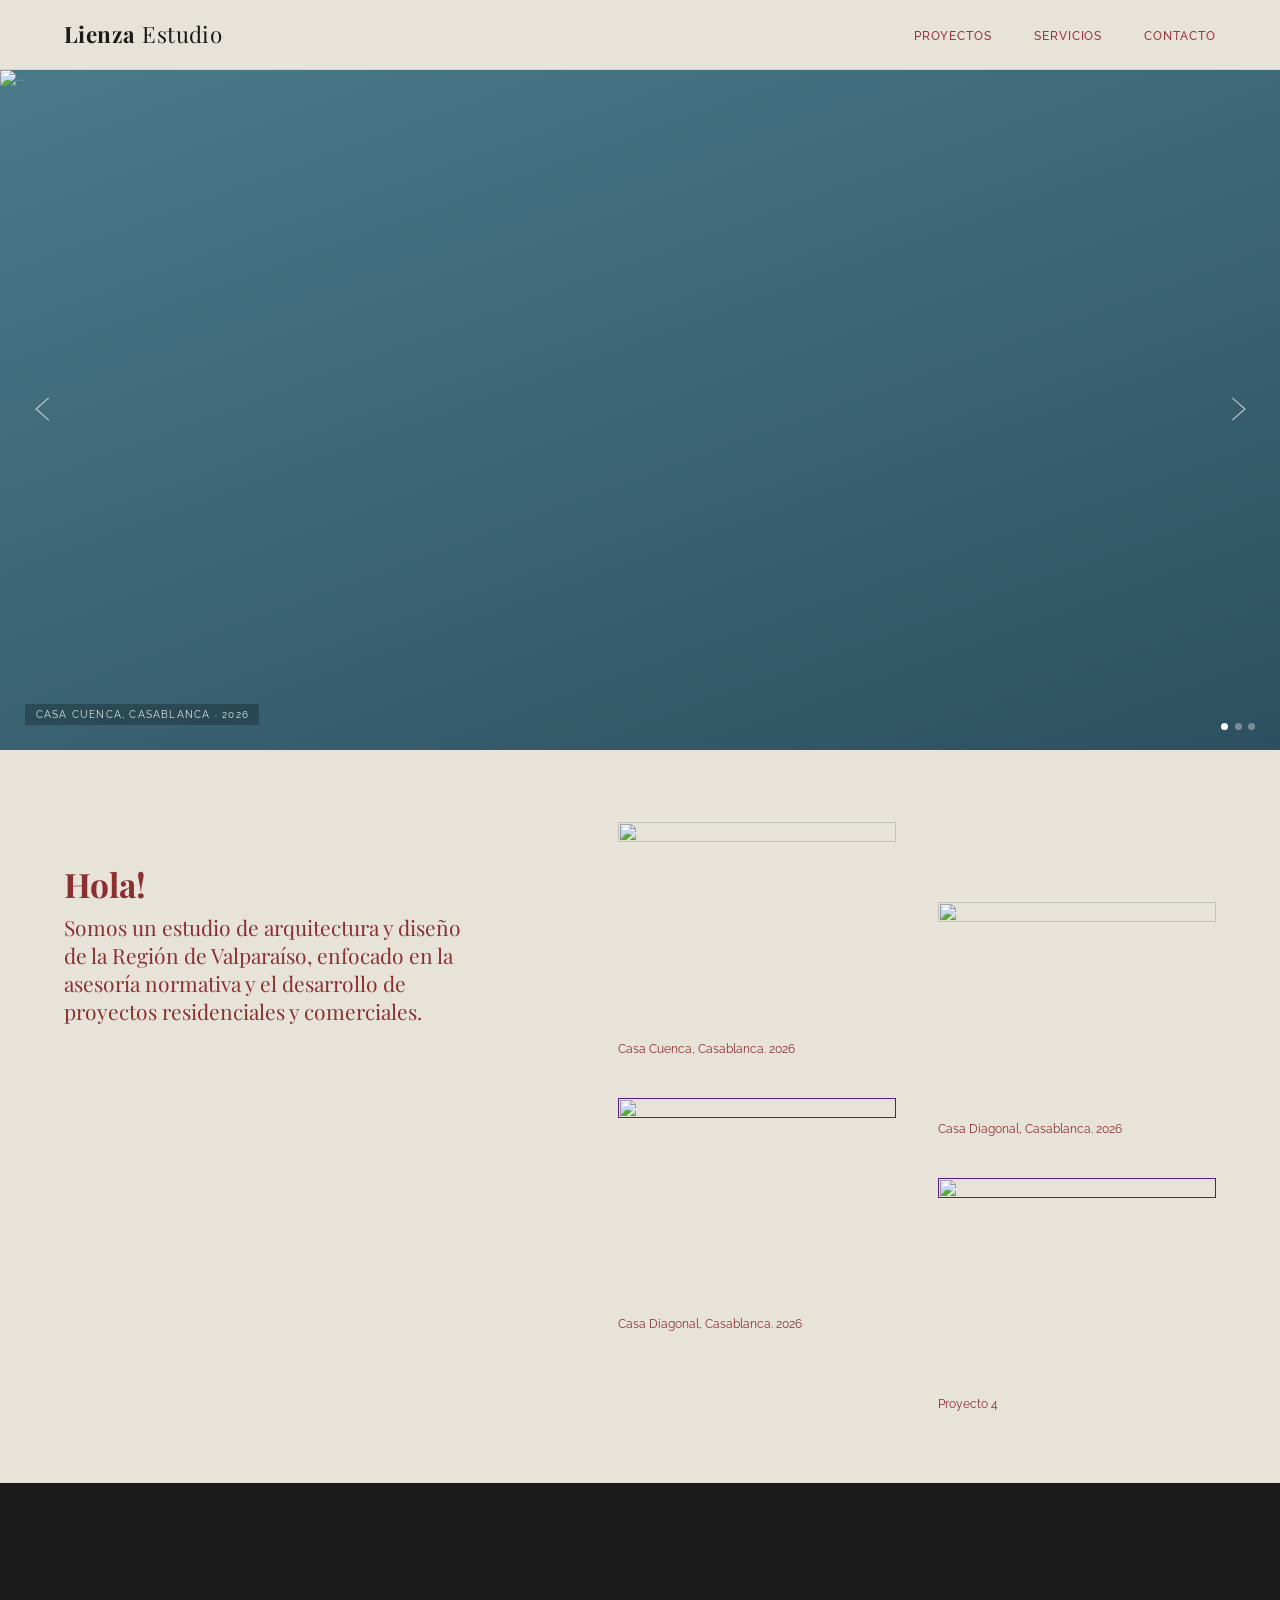
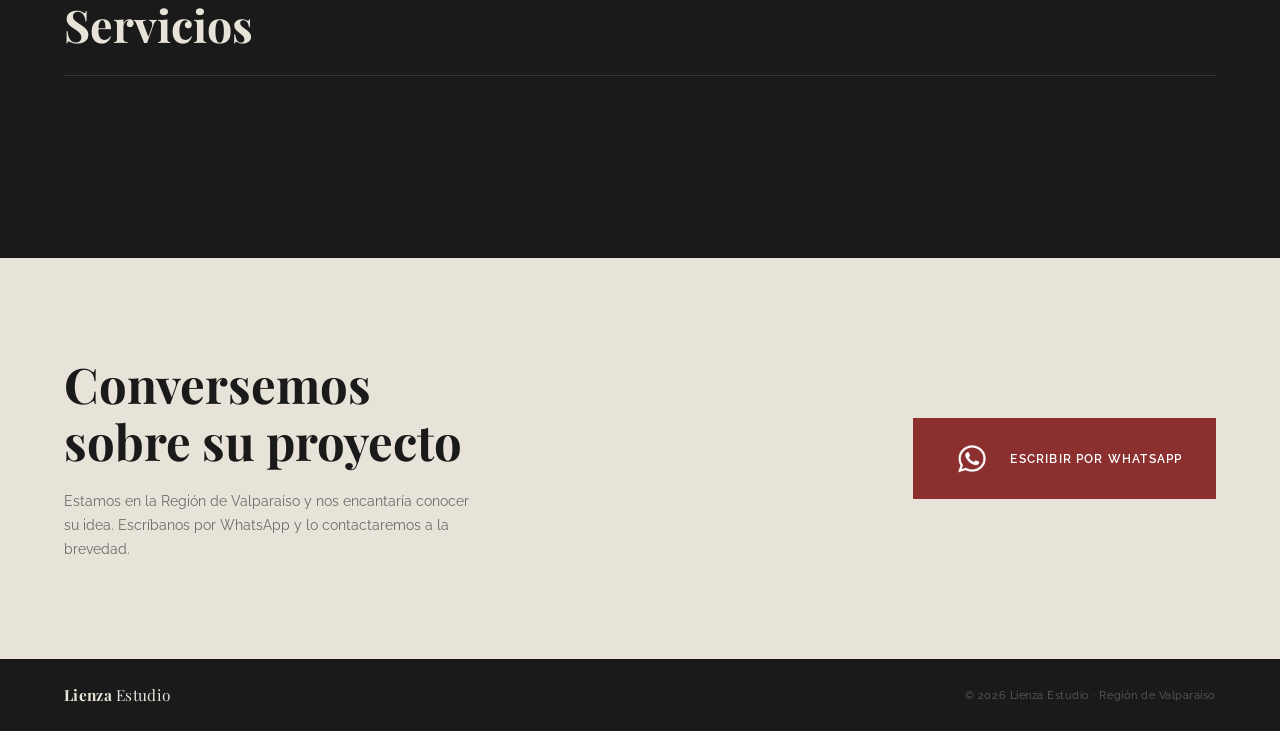
==== index.html @ 286f5008 "Init" ====
<!DOCTYPE html>
<html lang="es">
<head>
  <meta charset="UTF-8" />
  <meta name="viewport" content="width=device-width, initial-scale=1.0" />
  <title>Lienza Estudio</title>
  <link href="https://fonts.googleapis.com/css2?family=Playfair+Display:wght@400;700&family=Raleway:wght@300;400;500;600&display=swap" rel="stylesheet" />
  <link rel="stylesheet" href="css/styles.css">
</head>
<body>
  <div class="page-wrapper">
    <div id="header"></div>

    <main>
      <!-- ── HERO CAROUSEL ── -->
      <section id="inicio">
        <div class="carousel-track" id="carouselTrack">

          <div class="slide slide-1">
            <div class="slide-placeholder">
              <img class="slide-bg" src="img/P09_CASA_V_EXTERIOR_02.png" alt="...">
            </div>
            <div class="slide-caption">Casa Cuenca, Casablanca · 2026</div>
          </div>

          <div class="slide slide-2">
            <div class="slide-placeholder">
              <img class="slide-bg" src="img/P10_CASA_V_EXTERIOR_ATRAS_02.png" alt="...">
            </div>
            <div class="slide-caption">Casa Diagonal, Casablanca · 2026</div>
          </div>

          <div class="slide slide-3">
            <div class="slide-placeholder">
              <img class="slide-bg" src="img/V01_AlejandraSoto_PP.png" alt="...">
            </div>
            <div class="slide-caption">Proyecto · Región de Valparaíso</div>
          </div>

        </div>

        <button class="carousel-btn prev" id="prevBtn" aria-label="Anterior">
          <svg viewBox="0 0 48 48"><polyline points="30,10 14,24 30,38"/></svg>
        </button>
        <button class="carousel-btn next" id="nextBtn" aria-label="Siguiente">
          <svg viewBox="0 0 48 48"><polyline points="18,10 34,24 18,38"/></svg>
        </button>

        <div class="carousel-dots" id="carouselDots"></div>
      </section>

      <!-- ── PROYECTOS ── -->
      <section id="proyectos">

        <div class="proyectos-wrapper">

          <!-- TEXTO -->
          <div class="proyecto-texto">
            <h2>
              Hola!
            </h2>
            <p>
              Somos un estudio de arquitectura y diseño de la Región de Valparaíso,
              enfocado en la asesoría normativa y el desarrollo de proyectos
              residenciales y comerciales.
            </p>
          </div>

          <!-- PROYECTOS -->
          <div class="proyectos-grid">

            <div class="proyecto">
              <a href="pages/proyecto.html?id=cuenca">
                <img src="img/P09_CASA_V_EXTERIOR_02.png">
              </a>
              <p>Casa Cuenca, Casablanca. 2026</p>
            </div>

            <div class="proyecto">
              <a href="pages/proyecto.html?id=diagonal">
                <img src="img/P10_CASA_V_EXTERIOR_ATRAS_02.png">
              </a>
              <p>Casa Diagonal, Casablanca. 2026</p>
            </div>

            <div class="proyecto">
              <a href="">
                <img src="img/V01_AlejandraSoto_PP.png">
              </a>
              <p>Casa Diagonal, Casablanca. 2026</p>
            </div>

            <div class="proyecto">
              <a href="">
                <img src="img/V03_AlejandraSoto_PP.png">
              </a>
              <p>Proyecto 4</p>
            </div>

          </div>

        </div>

      </section>

      <!-- ── SERVICIOS ── -->
      <section id="servicios">
        <div class="servicios-header reveal">
          <h2>Servicios</h2>
        </div>
        <div class="servicios-list" id="serviciosContainer"></div>
      </section>


      <!-- ── CONTACTO ── -->
      <section id="contacto">
        <div class="contacto-left reveal">
          <h2>Conversemos<br>sobre su proyecto</h2>
          <p>
            Estamos en la Región de Valparaíso y nos encantaría conocer su idea.
            Escríbanos por WhatsApp y lo contactaremos a la brevedad.
          </p>
        </div>
        <div class="contacto-right reveal">
          <a href="https://wa.me/56999030677" target="_blank" rel="noopener" class="ig-btn">
            <img src="img/whatsappIcon.png" alt="" class="wsp-icon">
            Escribir por WhatsApp
          </a>
        </div>
      </section>
    </main>
    <div id="footer"></div>
</div>
<script src="app/script.js"></script>
</body>
</html>
---- css/styles.css ----
*, *::before, *::after { box-sizing: border-box; margin: 0; padding: 0; }

    :root {
      --cream: #E8E3D9;
      --dark-red: #8B2F2F;
      --dark: #1a1a1a;
      --text-light: #f5f2ed;
      --accent-red: #9B3535;
      --warm-gray: #C8C1B4;
      --sand: #D4CFC6;
    }

    html, body {
        height: 100%;
    }

    html {
        scroll-behavior: smooth; 
        font-size: clamp(14px, 1vw, 18px);
    }

    body {
      font-family: 'Raleway', sans-serif;
      background: var(--cream);
      color: var(--dark);
      overflow-x: hidden;
      margin: 0;
    }

    /* CONTENEDOR PRINCIPAL */
    .page-wrapper {
    min-height: 100vh;
    display: flex;
    flex-direction: column;
    }

    main {
        flex: 1;
    }

    .page-wrapper > *:not(footer) {
    flex-shrink: 0;
    }

    /* ── NAV ── */
    nav {
      position: fixed;
      top: 0; left: 0; right: 0;
      z-index: 100;
      background: var(--cream);
      display: flex;
      align-items: center;
      justify-content: space-between;
      padding: 0 5%;
      height: 70px;
      border-bottom: 1px solid rgba(0,0,0,0.08);
    }

    .logo {
      font-family: 'Playfair Display', serif;
      font-size: 1.6rem;
      letter-spacing: 0.02em;
      color: var(--dark);
      text-decoration: none;
      line-height: 1;
    }
    .logo span { font-weight: 400; }
    .logo strong { font-weight: 700; }

    nav ul {
      list-style: none;
      display: flex;
      gap: 3rem;
    }
    nav ul a {
      text-decoration: none;
      font-size: 0.85rem;
      font-weight: 500;
      letter-spacing: 0.08em;
      text-transform: uppercase;
      color: var(--accent-red);
      transition: opacity 0.2s;
    }
    nav ul a:hover { opacity: 0.6; }

    /* ── BURGER BUTTON ── */
    .burger {
      display: none;
      flex-direction: column;
      justify-content: center;
      gap: 5px;
      width: 36px;
      height: 36px;
      background: none;
      border: none;
      cursor: pointer;
      padding: 4px;
      z-index: 600;
      position: relative;
    }
    .burger span {
      display: block;
      width: 100%;
      height: 2px;
      background: var(--dark);
      border-radius: 2px;
      transition: transform 0.35s ease, opacity 0.25s ease;
      transform-origin: center center;
    }
    .burger.open span {
    background: var(--dark-red); /* o blanco si prefieres contraste */
    }
    .burger.open span:nth-child(1) { transform: translateY(7px) rotate(45deg); }
    .burger.open span:nth-child(2) { opacity: 0; transform: scaleX(0); }
    .burger.open span:nth-child(3) { transform: translateY(-7px) rotate(-45deg); }

    /* ── MOBILE MENU OVERLAY ── */
    .mobile-menu {
      display: none;
      position: fixed;
      inset: 0;
      background: var(--cream);
      z-index: 90;
      flex-direction: column;
      align-items: center;
      justify-content: center;
      gap: 2.5rem;
      opacity: 0;
      pointer-events: none;
      transition: opacity 0.35s ease;
    }
    .mobile-menu.open {
      opacity: 1;
      pointer-events: all;
    }
    .mobile-menu a {
      text-decoration: none;
      font-family: 'Playfair Display', serif;
      font-size: 2rem;
      color: var(--dark);
      letter-spacing: 0.04em;
      transition: color 0.2s;
    }
    .mobile-menu a:hover { color: var(--accent-red); }
    .mobile-menu .menu-line {
      width: 40px;
      height: 1px;
      background: var(--warm-gray);
    }

    /* ── HERO: solo carrusel ── */
    #inicio {
      margin-top: 70px;
      position: relative;
      height: calc(100vh - 70px);
      max-height: 680px;
      overflow: hidden;
    }

    .hero-carousel {
      width: 100%;
      height: 100%;
      position: relative;
      overflow: hidden;
    }

    .carousel-track {
      display: flex;
      height: 100%;
      transition: transform 0.8s cubic-bezier(0.77, 0, 0.175, 1);
    }

    .slide {
      min-width: 100%;
      height: 100%;
      position: relative;
      overflow: hidden;
    }

    .slide-bg {
      width: 100%; height: 100%;
      object-fit: cover;
      display: block;
    }

    .slide-placeholder {
      width: 100%; height: 100%;
      min-height: 100%;
      display: flex;
      align-items: center;
      justify-content: center;
      font-size: 0.85rem;
      color: rgba(255,255,255,0.45);
      letter-spacing: 0.1em;
    }

    .slide-1 .slide-placeholder { background: linear-gradient(160deg, #4a7a8a 0%, #2d5060 100%); }
    .slide-2 .slide-placeholder { background: linear-gradient(160deg, #6b5d4f 0%, #3d3028 100%); }
    .slide-3 .slide-placeholder { background: linear-gradient(160deg, #4a6741 0%, #2d3f28 100%); }

    .slide-caption {
      position: absolute;
      bottom: 1.8rem;
      left: 1.8rem;
      color: white;
      font-size: 0.72rem;
      letter-spacing: 0.12em;
      text-transform: uppercase;
      opacity: 0.85;
      background: rgba(0,0,0,0.28);
      padding: 0.35rem 0.75rem;
      backdrop-filter: blur(4px);
    }

    .carousel-btn {
      position: absolute;
      top: 50%; transform: translateY(-50%);
      background: none;
      border: none;
      cursor: pointer;
      z-index: 10;
      padding: 0.75rem;
      opacity: 0.65;
      transition: opacity 0.2s;
    }
    .carousel-btn:hover { opacity: 1; }
    .carousel-btn svg { width: 38px; height: 38px; stroke: white; stroke-width: 1.5; fill: none; }
    .carousel-btn.prev { left: 1rem; }
    .carousel-btn.next { right: 1rem; }

    .carousel-dots {
      position: absolute;
      bottom: 1.4rem;
      right: 1.8rem;
      display: flex;
      gap: 0.45rem;
    }
    .dot {
      width: 7px; height: 7px;
      border-radius: 50%;
      background: rgba(255,255,255,0.35);
      cursor: pointer;
      transition: background 0.3s;
    }
    .dot.active { background: white; }

    /* ── NOSOTROS ── */
    #nosotros {
      background: var(--dark-red);
      padding: 8rem 5%;
      display: flex;
      align-items: center;
      min-height: 60vh;
    }

    .nosotros-inner {
      max-width: 700px;
    }

    .nosotros-inner h2 {
      font-family: 'Playfair Display', serif;
      font-size: clamp(2.5rem, 6vw, 4rem);
      color: var(--text-light);
      margin-bottom: 2rem;
      font-weight: 700;
    }

    .nosotros-inner p {
      font-size: clamp(1rem, 1.8vw, 1.25rem);
      color: rgba(255,255,255,0.88);
      line-height: 1.8;
      font-weight: 300;
    }

    /* ── PROYECTOS ── */
    #proyectos {
    padding: 8rem 5%;
    background: var(--cream);
    }

    /* LAYOUT GENERAL */
    .proyectos-wrapper {
    display: grid;
    grid-template-columns: 1fr 1.2fr;
    gap: 4rem;
    align-items: start;
    max-width: 1200px;
    margin: 0 auto;
    }

    /* TEXTO */
    .proyecto-texto {
    max-width: 420px;
    }

    .proyecto-texto p {
    font-family: 'Playfair Display', serif;
    font-size: 1.5rem;
    color: var(--dark-red);
    }

    .proyecto-texto h2 {
    font-family: 'Playfair Display', serif;
    font-size: clamp(1.5rem, 3vw, 2.4rem);
    color: var(--dark-red);
    margin-bottom: 0.5rem;
    }

    /* GRID DE PROYECTOS */
    .proyectos-grid {
    display: grid;
    grid-template-columns: 1fr 1fr;
    gap: 3rem;
    }

    /* PROYECTO */
    .proyecto img {
    width: 100%;
    height: auto;
    max-width: 100%;
    aspect-ratio: 4/3;
    object-fit: cover;
    display: block;
    }

    .proyecto p {
    margin-top: 0.8rem;
    font-size: 0.85rem;
    color: var(--dark-red);
    }

    /* 🔥 EFECTO DIAGONAL AUTOMÁTICO */
    .proyecto:nth-child(odd) {
    transform: translateY(-40px);
    }

    .proyecto:nth-child(even) {
    transform: translateY(40px);
    }

    .proyecto {
    transition: transform 0.4s ease;
    }

    @media (max-width: 768px) {
    .proyectos-wrapper {
        grid-template-columns: 1fr;
    }

    .proyectos-grid {
        grid-template-columns: 1fr;
    }

    .proyecto {
        transform: none !important;
    }
    }
    .proyecto-hero {
    padding: 6rem 5% 2rem;
    }

    .proyecto-hero h1 {
    font-family: 'Playfair Display', serif;
    font-size: 2.5rem;
    }

    .proyecto-desc {
    max-width: 800px;
    padding: 2rem 5%;
    line-height: 1.8;
    }

    .proyecto-galeria {
    display: grid;
    grid-template-columns: 1fr 1fr;
    gap: 2rem;
    padding: 2rem 5%;
    }

    .proyecto-galeria img {
    width: 100%;
    display: block;
    }

    /* ── SERVICIOS ── */
    #servicios {
      background: var(--dark);
      padding: 8rem 5%;
    }

    .servicios-header {
      margin-bottom: 5rem;
    }
    .servicios-header h2 {
      font-family: 'Playfair Display', serif;
      font-size: clamp(2rem, 5vw, 3.2rem);
      color: var(--cream);
      border-bottom: 1px solid rgba(255,255,255,0.12);
      padding-bottom: 1.5rem;
    }

    .servicios-list {
      display: grid;
      grid-template-columns: 1fr 1fr;
      gap: 0;
    }

    .servicio-item {
      padding: 3rem 3rem 3rem 0;
      border-bottom: 1px solid rgba(255,255,255,0.08);
    }
    .servicio-item:nth-child(even) {
      padding-left: 3rem;
      border-left: 1px solid rgba(255,255,255,0.08);
      padding-right: 0;
    }

    .servicio-num {
      font-size: 0.7rem;
      color: var(--dark-red);
      letter-spacing: 0.15em;
      text-transform: uppercase;
      margin-bottom: 1rem;
      font-weight: 600;
    }

    .servicio-name {
      font-family: 'Playfair Display', serif;
      font-size: 1.5rem;
      color: var(--cream);
      margin-bottom: 1rem;
      font-weight: 700;
    }

    .servicio-desc {
      font-size: 0.9rem;
      color: rgba(255,255,255,0.55);
      line-height: 1.8;
      font-weight: 300;
      max-width: 380px;
    }

    /* ── CONTACTO ── */
    #contacto {
      background: var(--cream);
      padding: 7rem 5%;
      display: flex;
      align-items: center;
      justify-content: space-between;
      gap: 3rem;
    }

    .contacto-left h2 {
      font-family: 'Playfair Display', serif;
      font-size: clamp(2rem, 5vw, 3.5rem);
      color: var(--dark);
      line-height: 1.15;
      margin-bottom: 1.5rem;
    }
    .contacto-left p {
      font-size: 1rem;
      color: rgba(26,26,26,0.6);
      line-height: 1.7;
      max-width: 420px;
    }

    .contacto-right {
      flex-shrink: 0;
    }

    .ig-btn {
      display: inline-flex;
      align-items: center;
      gap: 1rem;
      padding: 1.1rem 2.4rem;
      background: var(--dark-red);
      color: white;
      text-decoration: none;
      font-size: 0.85rem;
      font-weight: 600;
      letter-spacing: 0.1em;
      text-transform: uppercase;
      transition: background 0.3s, transform 0.2s;
    }
    .ig-btn:hover {
      background: #6b2020;
      transform: translateY(-2px);
    }
    .ig-btn svg {
      width: 20px; height: 20px;
      stroke: white; fill: none;
      stroke-width: 1.5;
    }

    .wsp-icon {
        width: 50px; height: 50px;
    }

    /* ── FOOTER ── */
    footer {
      background: var(--dark);
      padding: 2rem 5%;
      display: flex;
      justify-content: space-between;
      align-items: center;
      margin-top: auto;
    }
    footer .logo { color: var(--cream); font-size: 1.1rem; }
    footer p { font-size: 0.75rem; color: rgba(255,255,255,0.3); letter-spacing: 0.05em; }

    /* ── RESPONSIVE ── */
    @media (max-width: 768px) {
      nav ul { display: none; }
      .burger { display: flex; }
      .mobile-menu { display: flex; }
      .logo { font-size: 1.3rem; }
      .projects-grid { grid-template-columns: 1fr; gap: 2rem; }
      .project-card:nth-child(even) { margin-top: 0; }
      .servicios-list { grid-template-columns: 1fr; }
      .servicio-item:nth-child(even) { padding-left: 0; border-left: none; }
      #contacto { flex-direction: column; }
      footer { flex-direction: column; gap: 0.5rem; text-align: center; }
    }

    /* fade-in on scroll */
    .reveal {
      opacity: 0;
      transform: translateY(28px);
      transition: opacity 0.7s ease, transform 0.7s ease;
    }
    .reveal.visible {
      opacity: 1;
      transform: none;
    }
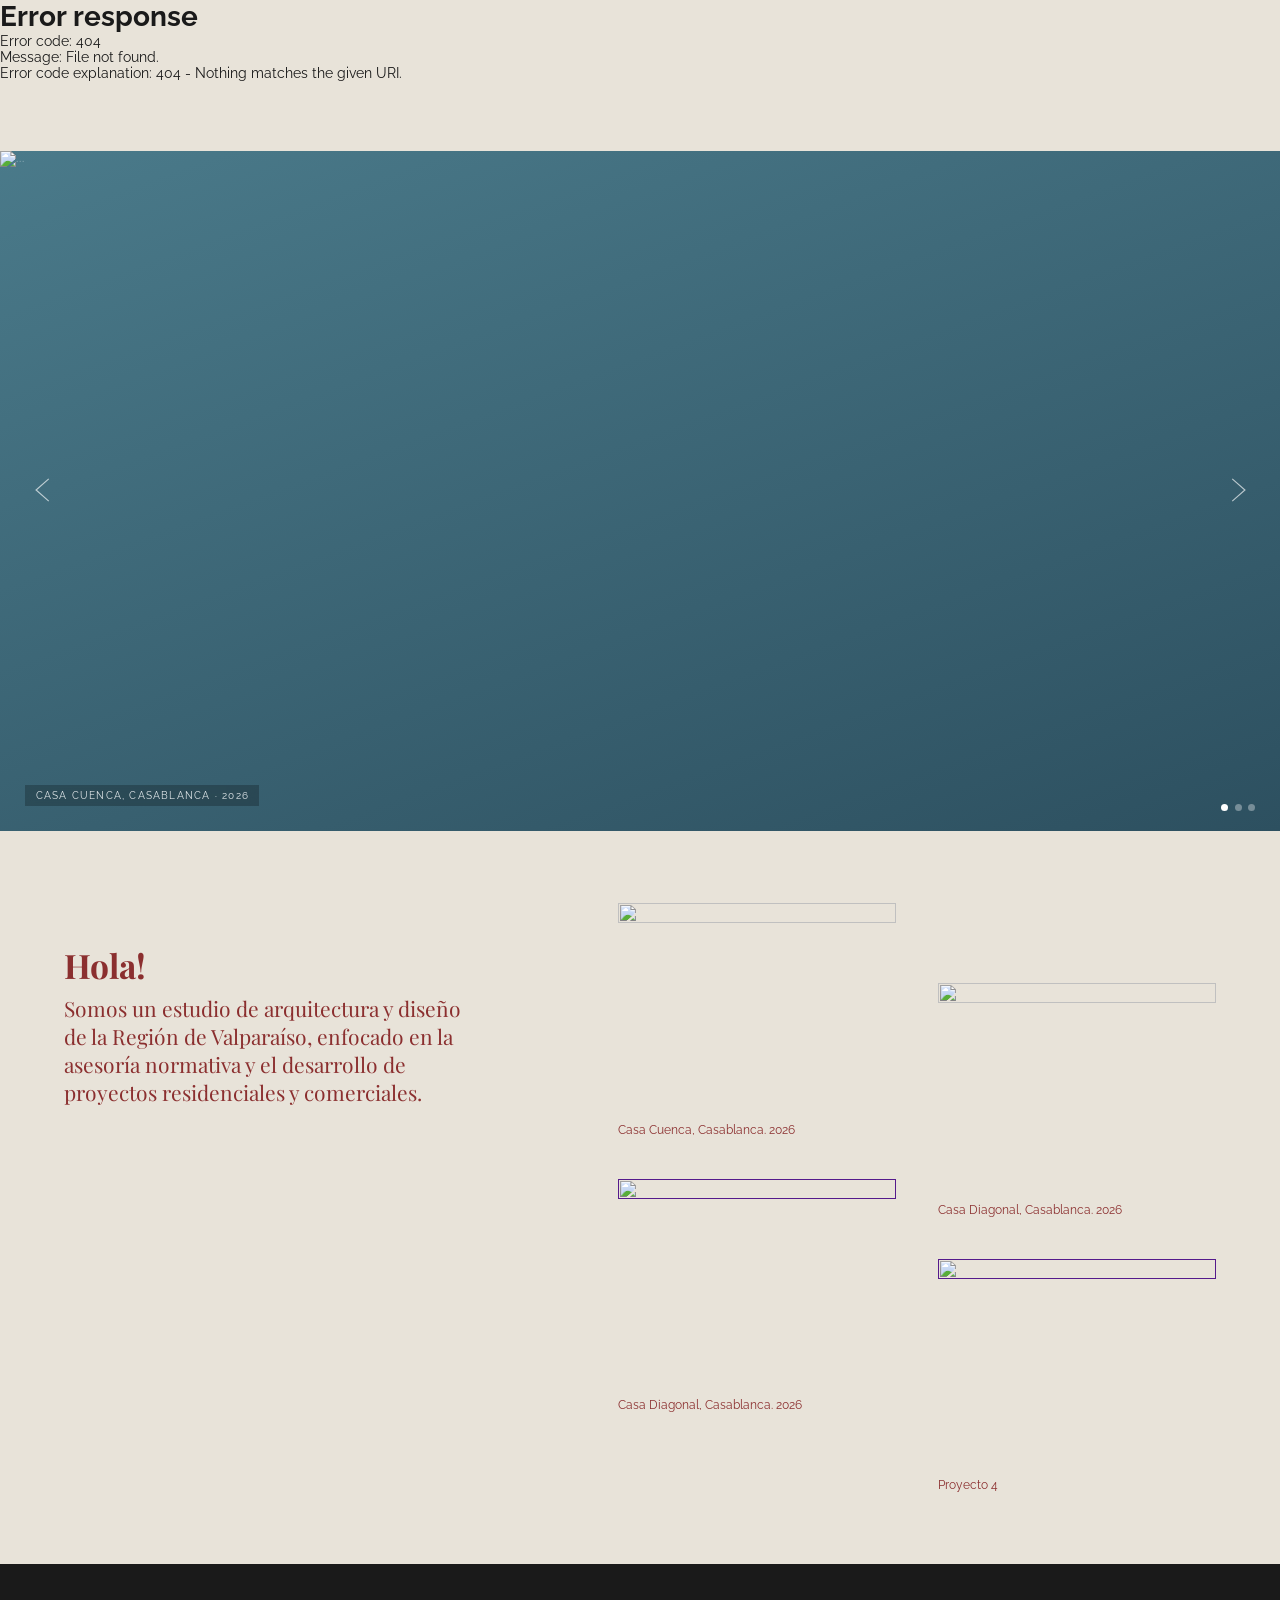
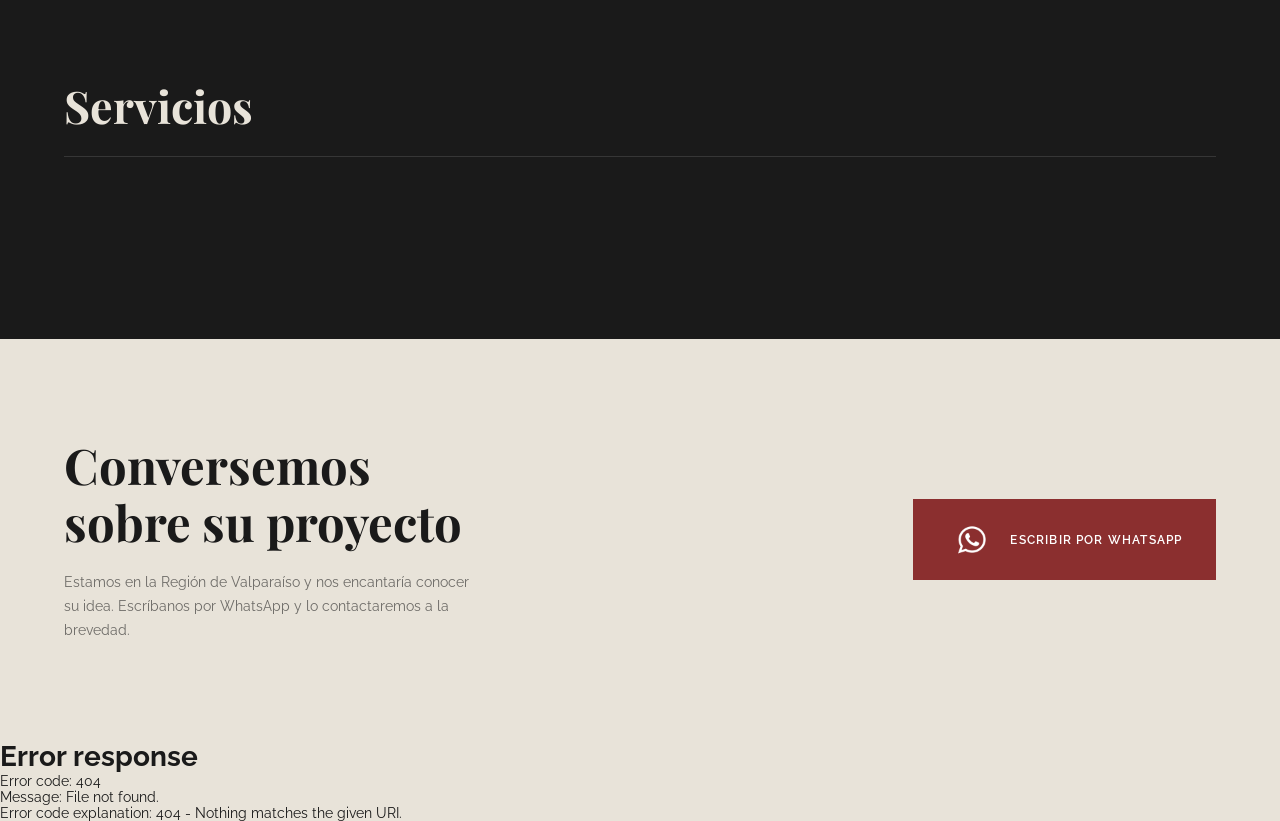
==== commit b2ead6a0: "Corrección en navegación" ====
--- a/index.html
+++ b/index.html
@@ -18,21 +18,21 @@
 
           <div class="slide slide-1">
             <div class="slide-placeholder">
-              <img class="slide-bg" src="img/P09_CASA_V_EXTERIOR_02.png" alt="...">
+              <img class="slide-bg" src="/img/P09_CASA_V_EXTERIOR_02.png" alt="...">
             </div>
             <div class="slide-caption">Casa Cuenca, Casablanca · 2026</div>
           </div>
 
           <div class="slide slide-2">
             <div class="slide-placeholder">
-              <img class="slide-bg" src="img/P10_CASA_V_EXTERIOR_ATRAS_02.png" alt="...">
+              <img class="slide-bg" src="/img/P10_CASA_V_EXTERIOR_ATRAS_02.png" alt="...">
             </div>
             <div class="slide-caption">Casa Diagonal, Casablanca · 2026</div>
           </div>
 
           <div class="slide slide-3">
             <div class="slide-placeholder">
-              <img class="slide-bg" src="img/V01_AlejandraSoto_PP.png" alt="...">
+              <img class="slide-bg" src="/img/V01_AlejandraSoto_PP.png" alt="...">
             </div>
             <div class="slide-caption">Proyecto · Región de Valparaíso</div>
           </div>
@@ -70,29 +70,29 @@
           <div class="proyectos-grid">
 
             <div class="proyecto">
-              <a href="pages/proyecto.html?id=cuenca">
-                <img src="img/P09_CASA_V_EXTERIOR_02.png">
+              <a href="/pages/proyecto.html?id=cuenca">
+                <img src="/img/P09_CASA_V_EXTERIOR_02.png">
               </a>
               <p>Casa Cuenca, Casablanca. 2026</p>
             </div>
 
             <div class="proyecto">
-              <a href="pages/proyecto.html?id=diagonal">
-                <img src="img/P10_CASA_V_EXTERIOR_ATRAS_02.png">
+              <a href="/pages/proyecto.html?id=diagonal">
+                <img src="/img/P10_CASA_V_EXTERIOR_ATRAS_02.png">
               </a>
               <p>Casa Diagonal, Casablanca. 2026</p>
             </div>
 
             <div class="proyecto">
               <a href="">
-                <img src="img/V01_AlejandraSoto_PP.png">
+                <img src="/img/V01_AlejandraSoto_PP.png">
               </a>
               <p>Casa Diagonal, Casablanca. 2026</p>
             </div>
 
             <div class="proyecto">
               <a href="">
-                <img src="img/V03_AlejandraSoto_PP.png">
+                <img src="/img/V03_AlejandraSoto_PP.png">
               </a>
               <p>Proyecto 4</p>
             </div>
@@ -123,7 +123,7 @@
         </div>
         <div class="contacto-right reveal">
           <a href="https://wa.me/56999030677" target="_blank" rel="noopener" class="ig-btn">
-            <img src="img/whatsappIcon.png" alt="" class="wsp-icon">
+            <img src="/img/whatsappIcon.png" alt="" class="wsp-icon">
             Escribir por WhatsApp
           </a>
         </div>
--- a/css/styles.css
+++ b/css/styles.css
@@ -531,4 +531,30 @@
     .reveal.visible {
       opacity: 1;
       transform: none;
+    }
+
+    .dev-sign {
+    margin-top: 1.5rem;
+    display: flex;
+    align-items: center;
+    justify-content: center;
+    gap: 0.5rem;
+    opacity: 0.6;
+    transition: opacity 0.3s ease;
+    }
+
+    .dev-sign:hover {
+    opacity: 1;
+    }
+
+    .dev-sign span {
+    font-size: 0.75rem;
+    letter-spacing: 0.08em;
+    color: var(--warm-gray);
+    }
+
+    .dev-sign img {
+    height: 30px;
+    width: auto;
+    object-fit: contain;
     }
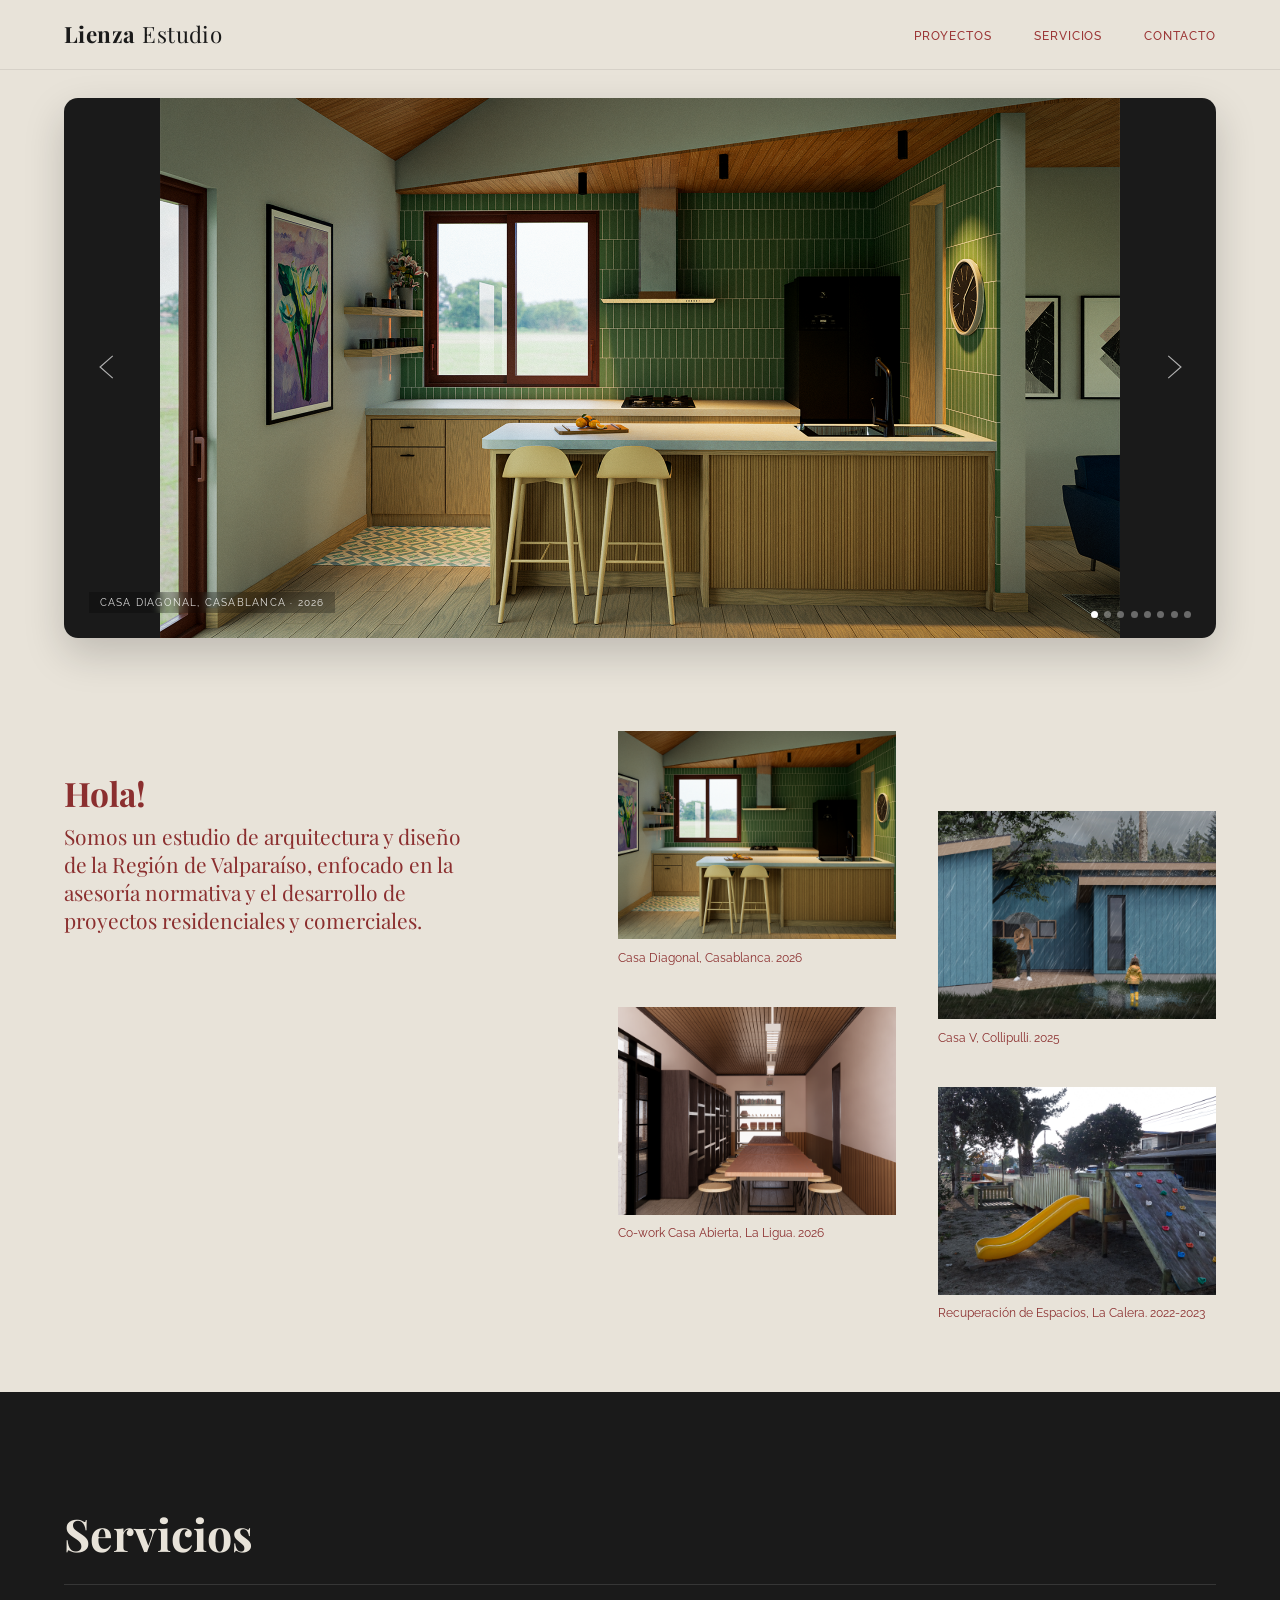
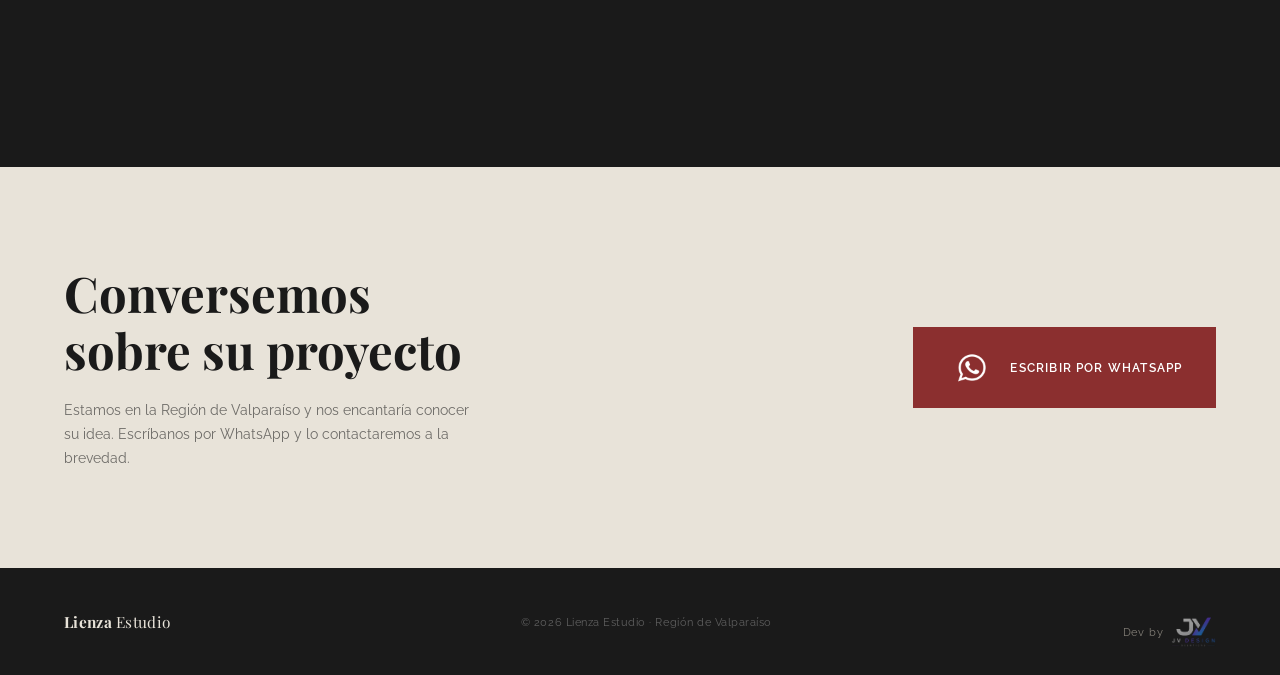
==== commit 37efcecd: "Corrección de carrusel y gestión de proyectos" ====
--- a/index.html
+++ b/index.html
@@ -14,27 +14,79 @@
     <main>
       <!-- ── HERO CAROUSEL ── -->
       <section id="inicio">
+        <div class="hero-carousel">
         <div class="carousel-track" id="carouselTrack">
 
           <div class="slide slide-1">
-            <div class="slide-placeholder">
-              <img class="slide-bg" src="/img/P09_CASA_V_EXTERIOR_02.png" alt="...">
-            </div>
-            <div class="slide-caption">Casa Cuenca, Casablanca · 2026</div>
+            <a href="/pages/proyecto.html?id=diagonal">
+              <div class="slide-placeholder">
+                <img class="slide-bg" src="/img/01 Casa Diagonal/CasaDiagonal 01.png" alt="Casa Diagonal">
+              </div>
+              <div class="slide-caption">Casa Diagonal, Casablanca · 2026</div>
+            </a>
           </div>
 
           <div class="slide slide-2">
-            <div class="slide-placeholder">
-              <img class="slide-bg" src="/img/P10_CASA_V_EXTERIOR_ATRAS_02.png" alt="...">
-            </div>
-            <div class="slide-caption">Casa Diagonal, Casablanca · 2026</div>
+            <a href="/pages/proyecto.html?id=diagonal">
+              <div class="slide-placeholder">
+                <img class="slide-bg" src="/img/01 Casa Diagonal/CasaDiagonal 05.png" alt="Casa Diagonal">
+              </div>
+              <div class="slide-caption">Casa Diagonal, Casablanca · 2026</div>
+            </a>
           </div>
 
           <div class="slide slide-3">
-            <div class="slide-placeholder">
-              <img class="slide-bg" src="/img/V01_AlejandraSoto_PP.png" alt="...">
-            </div>
-            <div class="slide-caption">Proyecto · Región de Valparaíso</div>
+            <a href="/pages/proyecto.html?id=casav">
+              <div class="slide-placeholder">
+                <img class="slide-bg" src="/img/02 Casa V/CasaV 01.png" alt="Casa V">
+              </div>
+              <div class="slide-caption">Casa V, Collipulli · 2025</div>
+            </a>
+          </div>
+
+          <div class="slide slide-4">
+            <a href="/pages/proyecto.html?id=casav">
+              <div class="slide-placeholder">
+                <img class="slide-bg" src="/img/02 Casa V/CasaV 03.png" alt="Casa V">
+              </div>
+              <div class="slide-caption">Casa V, Collipulli · 2025</div>
+            </a>
+          </div>
+
+          <div class="slide slide-5">
+            <a href="/pages/proyecto.html?id=abierta">
+              <div class="slide-placeholder">
+                <img class="slide-bg" src="/img/03 Casa Abierta/CASAABIERTA 01.png" alt="Co-work Casa Abierta">
+              </div>
+              <div class="slide-caption">Co-work Casa Abierta, La Ligua · 2026</div>
+            </a>
+          </div>
+
+          <div class="slide slide-6">
+            <a href="/pages/proyecto.html?id=abierta">
+              <div class="slide-placeholder">
+                <img class="slide-bg" src="/img/03 Casa Abierta/CASAABIERTA 03.png" alt="Co-work Casa Abierta">
+              </div>
+              <div class="slide-caption">Co-work Casa Abierta, La Ligua · 2026</div>
+            </a>
+          </div>
+
+          <div class="slide slide-7">
+            <a href="/pages/proyecto.html?id=sopraval">
+              <div class="slide-placeholder">
+                <img class="slide-bg" src="/img/04 Plazas Sopraval/Sopraval 01.png" alt="Recuperación de Espacios">
+              </div>
+              <div class="slide-caption">Recuperación de Espacios, La Calera · 2022-2023</div>
+            </a>
+          </div>
+
+          <div class="slide slide-8">
+            <a href="/pages/proyecto.html?id=sopraval">
+              <div class="slide-placeholder">
+                <img class="slide-bg" src="/img/04 Plazas Sopraval/Sopraval 03.png" alt="Recuperación de Espacios">
+              </div>
+              <div class="slide-caption">Recuperación de Espacios, La Calera · 2022-2023</div>
+            </a>
           </div>
 
         </div>
@@ -47,6 +99,7 @@
         </button>
 
         <div class="carousel-dots" id="carouselDots"></div>
+        </div>
       </section>
 
       <!-- ── PROYECTOS ── -->
@@ -70,31 +123,31 @@
           <div class="proyectos-grid">
 
             <div class="proyecto">
-              <a href="/pages/proyecto.html?id=cuenca">
-                <img src="/img/P09_CASA_V_EXTERIOR_02.png">
-              </a>
-              <p>Casa Cuenca, Casablanca. 2026</p>
-            </div>
-
-            <div class="proyecto">
               <a href="/pages/proyecto.html?id=diagonal">
-                <img src="/img/P10_CASA_V_EXTERIOR_ATRAS_02.png">
+                <img src="/img/01 Casa Diagonal/CasaDiagonal 01.png">
               </a>
               <p>Casa Diagonal, Casablanca. 2026</p>
             </div>
 
             <div class="proyecto">
-              <a href="">
-                <img src="/img/V01_AlejandraSoto_PP.png">
+              <a href="/pages/proyecto.html?id=casav">
+                <img src="/img/02 Casa V/CasaV 01.png">
               </a>
-              <p>Casa Diagonal, Casablanca. 2026</p>
+              <p>Casa V, Collipulli. 2025</p>
             </div>
 
             <div class="proyecto">
-              <a href="">
-                <img src="/img/V03_AlejandraSoto_PP.png">
+              <a href="/pages/proyecto.html?id=abierta">
+                <img src="/img/03 Casa Abierta/CASAABIERTA 01.png">
               </a>
-              <p>Proyecto 4</p>
+              <p>Co-work Casa Abierta, La Ligua. 2026</p>
+            </div>
+
+            <div class="proyecto">
+              <a href="/pages/proyecto.html?id=sopraval">
+                <img src="/img/04 Plazas Sopraval/Sopraval 01.png">
+              </a>
+              <p>Recuperación de Espacios, La Calera. 2022-2023</p>
             </div>
 
           </div>
--- a/css/styles.css
+++ b/css/styles.css
@@ -152,16 +152,18 @@
     #inicio {
       margin-top: 70px;
       position: relative;
-      height: calc(100vh - 70px);
-      max-height: 680px;
-      overflow: hidden;
+      padding: 2rem 5% 1.5rem;
     }
 
     .hero-carousel {
       width: 100%;
-      height: 100%;
+      height: 60vh;
+      max-height: 600px;
+      min-height: 360px;
       position: relative;
       overflow: hidden;
+      border-radius: 14px;
+      box-shadow: 0 16px 40px rgba(0,0,0,0.18);
     }
 
     .carousel-track {
@@ -177,9 +179,15 @@
       overflow: hidden;
     }
 
+    .slide > a {
+      display: block;
+      width: 100%;
+      height: 100%;
+    }
+
     .slide-bg {
       width: 100%; height: 100%;
-      object-fit: cover;
+      object-fit: contain;
       display: block;
     }
 
@@ -192,11 +200,8 @@
       font-size: 0.85rem;
       color: rgba(255,255,255,0.45);
       letter-spacing: 0.1em;
-    }
-
-    .slide-1 .slide-placeholder { background: linear-gradient(160deg, #4a7a8a 0%, #2d5060 100%); }
-    .slide-2 .slide-placeholder { background: linear-gradient(160deg, #6b5d4f 0%, #3d3028 100%); }
-    .slide-3 .slide-placeholder { background: linear-gradient(160deg, #4a6741 0%, #2d3f28 100%); }
+      background: var(--dark);
+    }
 
     .slide-caption {
       position: absolute;
@@ -343,6 +348,16 @@
     }
 
     @media (max-width: 768px) {
+    #inicio {
+        padding: 1rem 4% 1rem;
+    }
+
+    .hero-carousel {
+        height: 48vh;
+        min-height: 280px;
+        border-radius: 10px;
+    }
+
     .proyectos-wrapper {
         grid-template-columns: 1fr;
     }
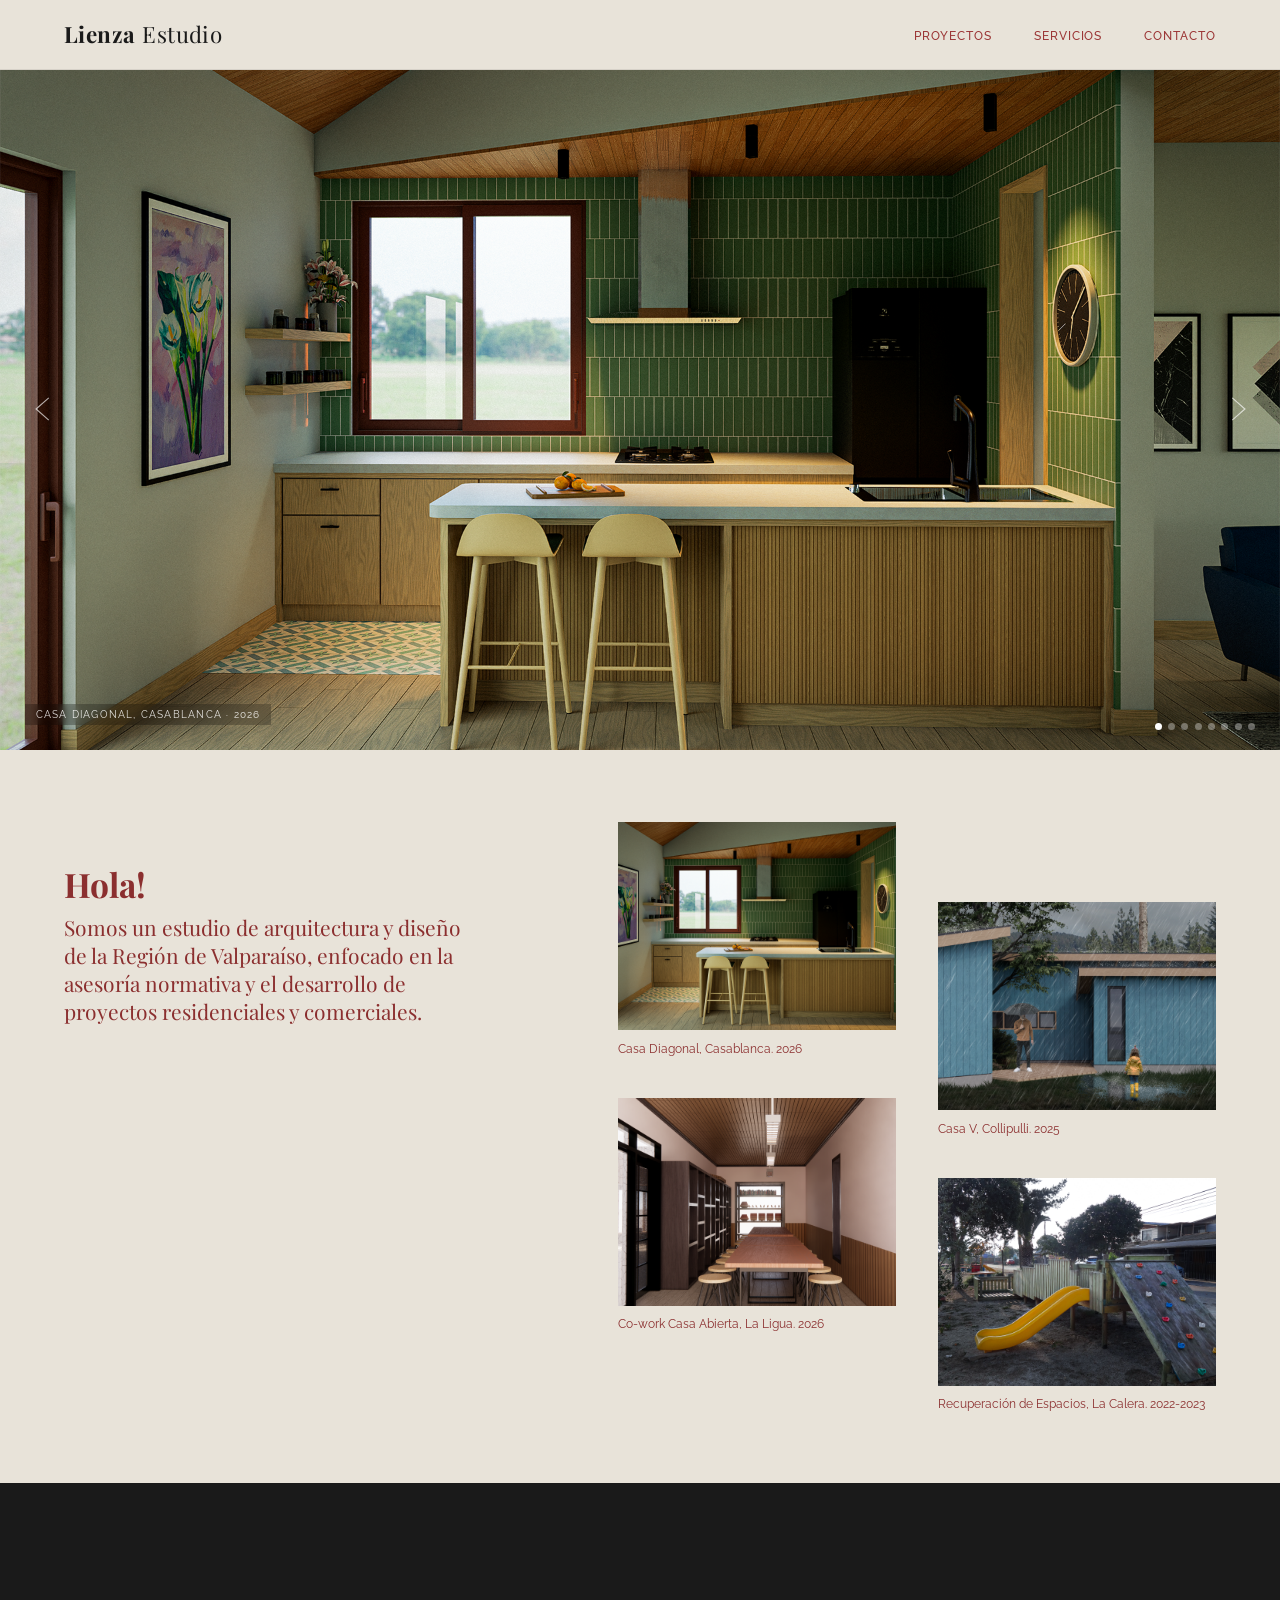
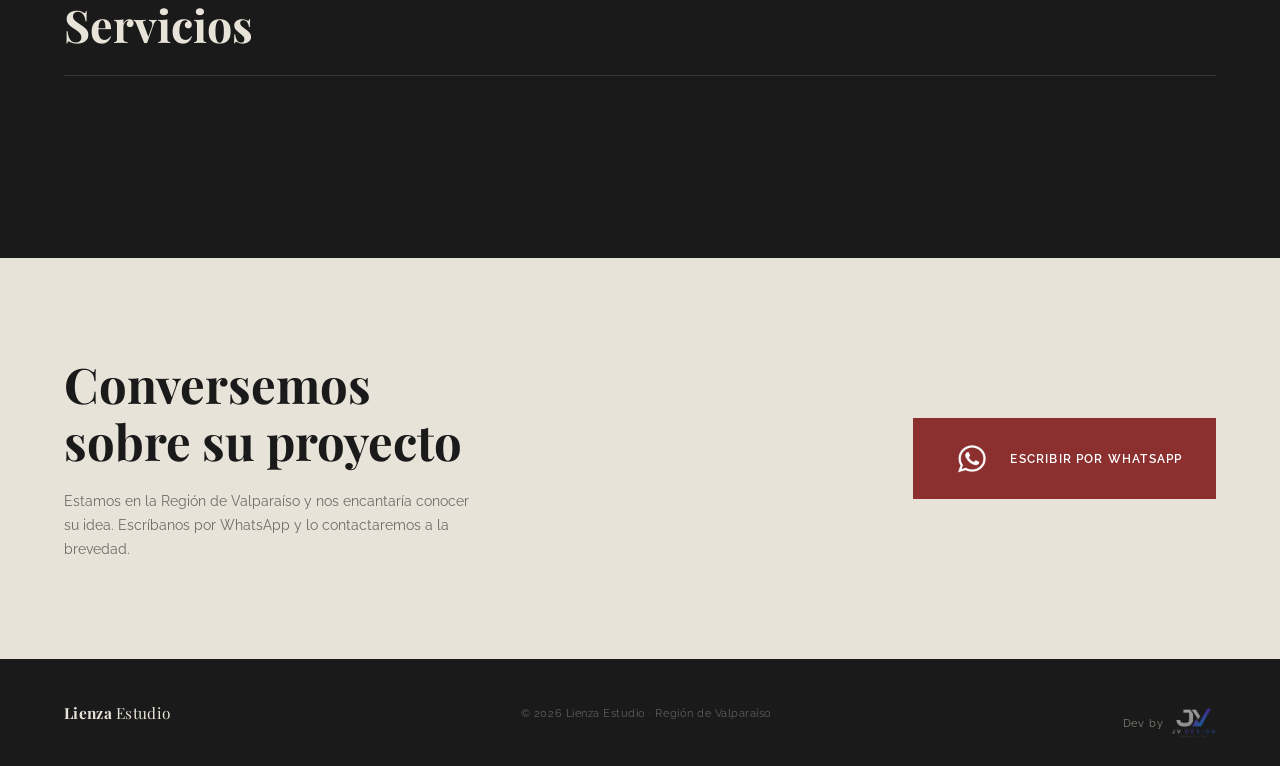
==== commit b5e14912: "Deshacer cambios carrusel" ====
--- a/index.html
+++ b/index.html
@@ -14,7 +14,6 @@
     <main>
       <!-- ── HERO CAROUSEL ── -->
       <section id="inicio">
-        <div class="hero-carousel">
         <div class="carousel-track" id="carouselTrack">
 
           <div class="slide slide-1">
@@ -99,7 +98,6 @@
         </button>
 
         <div class="carousel-dots" id="carouselDots"></div>
-        </div>
       </section>
 
       <!-- ── PROYECTOS ── -->
--- a/css/styles.css
+++ b/css/styles.css
@@ -152,18 +152,16 @@
     #inicio {
       margin-top: 70px;
       position: relative;
-      padding: 2rem 5% 1.5rem;
+      height: calc(100vh - 70px);
+      max-height: 680px;
+      overflow: hidden;
     }
 
     .hero-carousel {
       width: 100%;
-      height: 60vh;
-      max-height: 600px;
-      min-height: 360px;
+      height: 100%;
       position: relative;
       overflow: hidden;
-      border-radius: 14px;
-      box-shadow: 0 16px 40px rgba(0,0,0,0.18);
     }
 
     .carousel-track {
@@ -187,7 +185,7 @@
 
     .slide-bg {
       width: 100%; height: 100%;
-      object-fit: contain;
+      object-fit: cover;
       display: block;
     }
 
@@ -200,8 +198,16 @@
       font-size: 0.85rem;
       color: rgba(255,255,255,0.45);
       letter-spacing: 0.1em;
-      background: var(--dark);
-    }
+    }
+
+    .slide-1 .slide-placeholder { background: linear-gradient(160deg, #4a7a8a 0%, #2d5060 100%); }
+    .slide-2 .slide-placeholder { background: linear-gradient(160deg, #6b5d4f 0%, #3d3028 100%); }
+    .slide-3 .slide-placeholder { background: linear-gradient(160deg, #4a6741 0%, #2d3f28 100%); }
+    .slide-4 .slide-placeholder { background: linear-gradient(160deg, #7a5a4a 0%, #402d25 100%); }
+    .slide-5 .slide-placeholder { background: linear-gradient(160deg, #5a6b4a 0%, #2f3a25 100%); }
+    .slide-6 .slide-placeholder { background: linear-gradient(160deg, #4a5a7a 0%, #253048 100%); }
+    .slide-7 .slide-placeholder { background: linear-gradient(160deg, #7a4a5e 0%, #40252f 100%); }
+    .slide-8 .slide-placeholder { background: linear-gradient(160deg, #6b6b4a 0%, #363625 100%); }
 
     .slide-caption {
       position: absolute;
@@ -348,16 +354,6 @@
     }
 
     @media (max-width: 768px) {
-    #inicio {
-        padding: 1rem 4% 1rem;
-    }
-
-    .hero-carousel {
-        height: 48vh;
-        min-height: 280px;
-        border-radius: 10px;
-    }
-
     .proyectos-wrapper {
         grid-template-columns: 1fr;
     }
